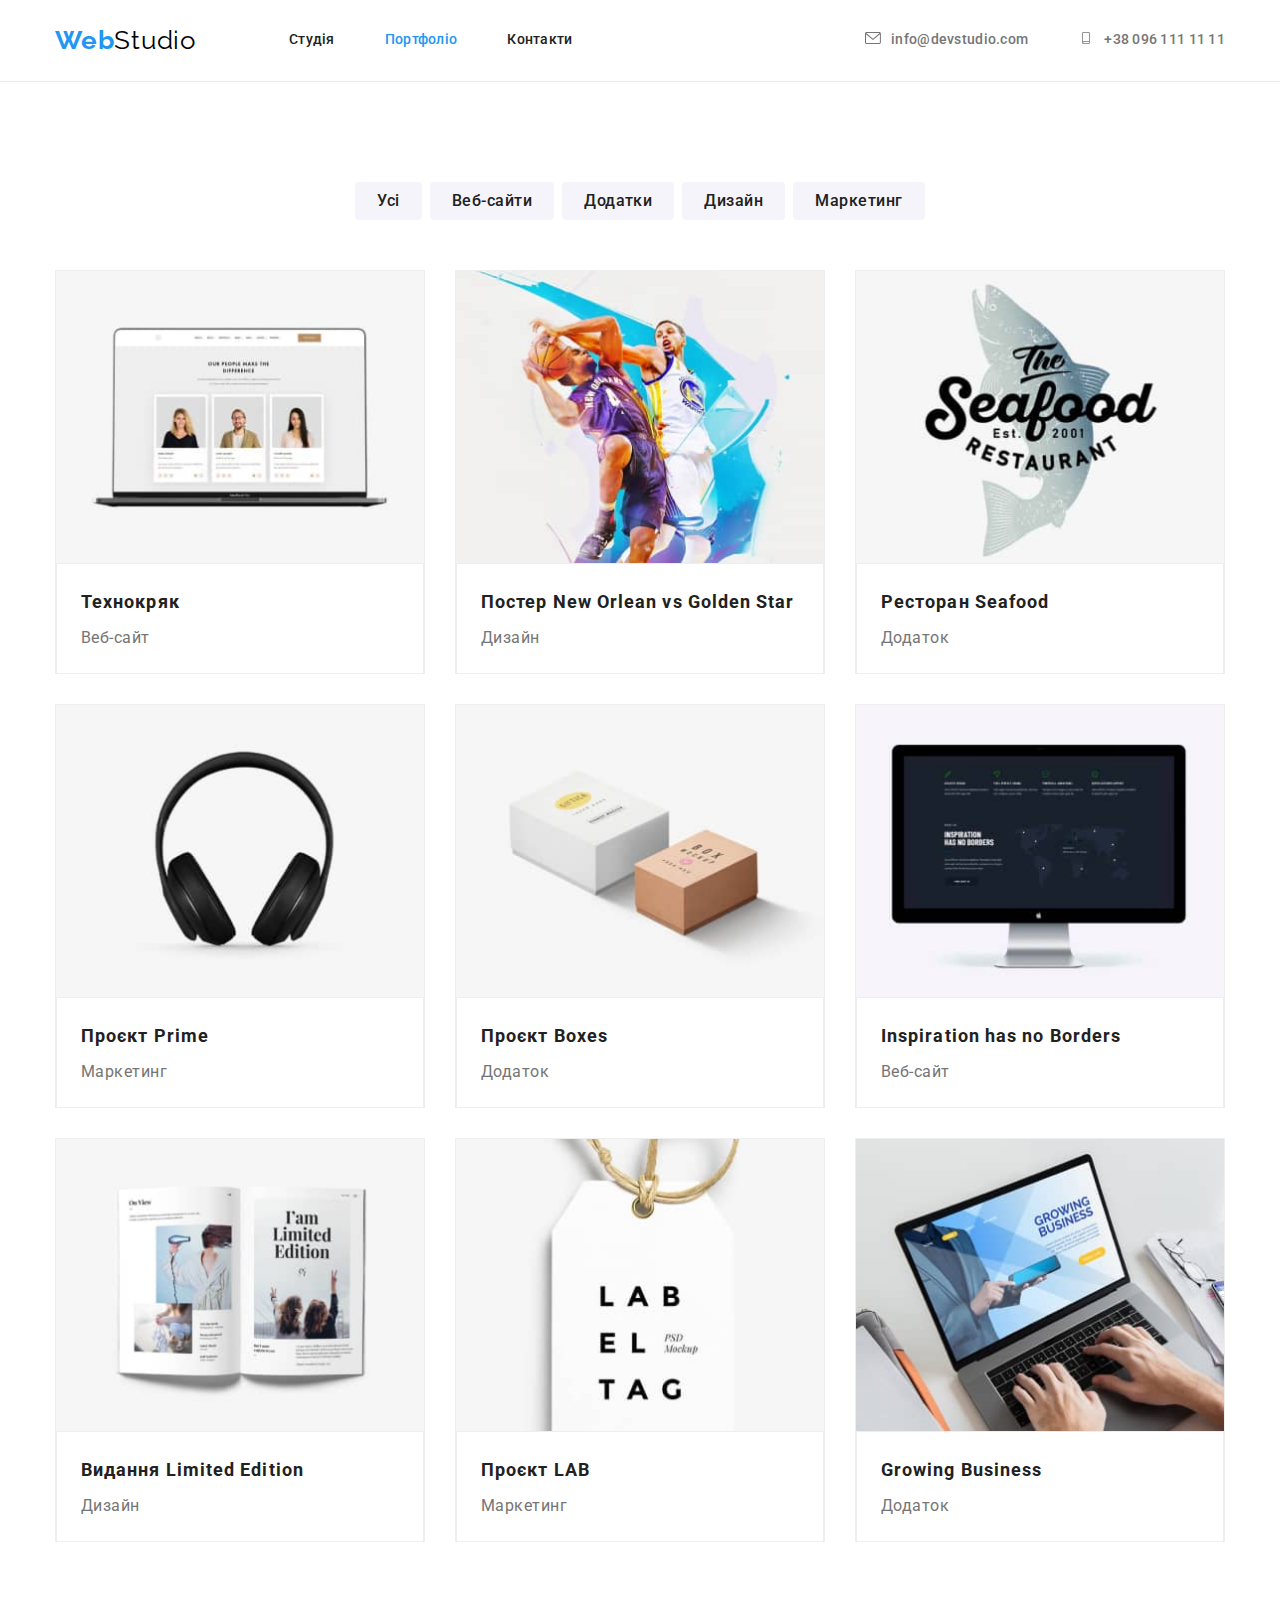
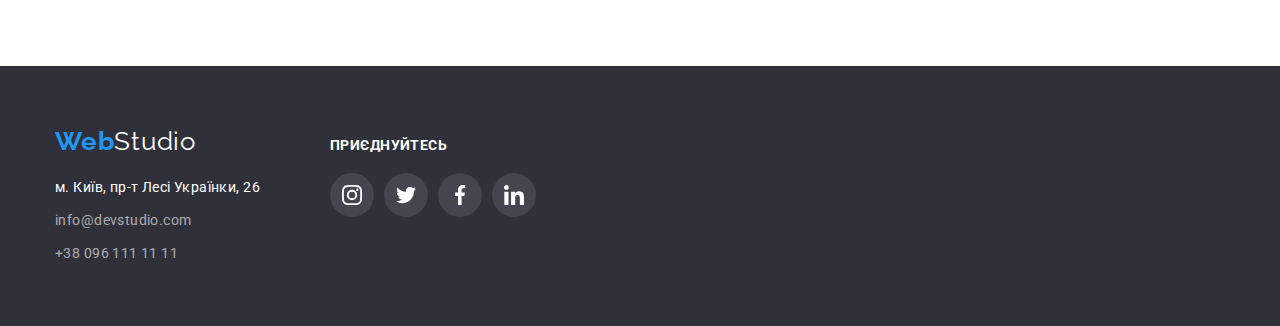
==== portfolio.html @ a9f88a04 "Initial commit" ====
<!DOCTYPE html>
<html lang="uk">
  <head>
    <meta charset="UTF-8" />
    <meta http-equiv="X-UA-Compatible" content="IE=edge" />
    <meta name="viewport" content="width=device-width, initial-scale=1.0" />
    <title>Portfolio</title>

    <link rel="preconnect" href="https://fonts.googleapis.com" />
    <link rel="preconnect" href="https://fonts.gstatic.com" crossorigin />
    <link
      href="https://fonts.googleapis.com/css2?family=Oleo+Script&family=Raleway:wght@700&family=Roboto:wght@400;500;700;900&display=swap"
      rel="stylesheet"
    />
    <link
      href="https://fonts.googleapis.com/css2?family=Roboto:wght@400;500;700;900&display=swap"
      rel="stylesheet"
    />
    <link
      rel="stylesheet"
      href="https://cdnjs.cloudflare.com/ajax/libs/modern-normalize/1.1.0/modern-normalize.min.css"
    />
    <link rel="stylesheet" href="./css/styles.css" />
  </head>
  <body>
    <header class="page-header">
      <div class="container header-content">
        <a class="logo-link" href="./index.html"
          >Web<span class="logo-part">Studio</span></a
        >
        <nav class="nav-container">
          <ul class="nav-list list">
            <li><a class="nav-link" href="./index.html">Студія</a></li>
            <li>
              <a class="nav-link current" href="./portfolio.html">Портфоліо</a>
            </li>
            <li><a class="nav-link" href="#">Контакти</a></li>
          </ul>
        </nav>
        <ul class="contact-list list">
          <li>
            <a
              class="contact-link"
              href="mailto:info@devstudio.com"
              target="_blank"
              ><svg
                aria-label="іконка пошти"
                class="icon-header"
                width="16"
                height="12"
              >
                <use href="./images/sprite.svg#icon-envelope"></use></svg
              >info@devstudio.com</a
            >
          </li>
          <li>
            <a class="contact-link" href="tel:+380961111111"
              ><svg
                aria-label="іконка телефона"
                class="icon-header"
                width="16"
                height="12"
              >
                <use href="./images/sprite.svg#icon-smartphone"></use></svg
              >+38 096 111 11 11</a
            >
          </li>
        </ul>
      </div>
    </header>
    <main>
      <section class="portfolio-section">
        <div class="container">
          <h1 class="visually-hidden">Портфоліо</h1>
          <ul class="button-list list">
            <li><button class="portfolio-button" type="button">Усі</button></li>
            <li>
              <button class="portfolio-button" type="button">Веб-сайти</button>
            </li>
            <li>
              <button class="portfolio-button" type="button">Додатки</button>
            </li>
            <li>
              <button class="portfolio-button" type="button">Дизайн</button>
            </li>
            <li>
              <button class="portfolio-button" type="button">Маркетинг</button>
            </li>
          </ul>
          <ul class="portfolio-list list">
            <li class="portfolio-card">
              <a class="portfolio-card-link link" href="#">
                <img
                  src="./images/portfolio-1.jpg"
                  alt="Три працівника на екрані
              ноутбука"
                  width="370"
                  height="294"
                />
                <div class="portfolio-card-text">
                  <h2 class="portfolio-heading">Технокряк</h2>
                  <p class="portfolio-paragraph">Веб-сайт</p>
                </div>
              </a>
            </li>
            <li class="portfolio-card">
              <a class="portfolio-card-link link" href="#">
                <img
                  src="./images/portfolio-2.jpg"
                  alt="Два чоловіка грають у
              баскетбол"
                  width="370"
                  height="294"
                />
                <div class="portfolio-card-text">
                  <h2 class="portfolio-heading">
                    Постер <span lang="en">New Orlean vs Golden Star</span>
                  </h2>
                  <p class="portfolio-paragraph">Дизайн</p>
                </div>
              </a>
            </li>
            <li class="portfolio-card">
              <a class="portfolio-card-link link" href="#">
                <img
                  src="./images/portfolio-3.jpg"
                  alt="Лого ресторану"
                  width="370"
                  height="294"
                />
                <div class="portfolio-card-text">
                  <h2 class="portfolio-heading">
                    Ресторан <span lang="en">Seafood</span>
                  </h2>
                  <p class="portfolio-paragraph">Додаток</p>
                </div>
              </a>
            </li>
            <li class="portfolio-card">
              <a class="portfolio-card-link link" href="#">
                <img
                  src="./images/portfolio-4.jpg"
                  alt="Навушники"
                  width="370"
                  height="294"
                />
                <div class="portfolio-card-text">
                  <h2 class="portfolio-heading">
                    Проєкт <span lang="en">Prime</span>
                  </h2>
                  <p class="portfolio-paragraph">Маркетинг</p>
                </div>
              </a>
            </li>
            <li class="portfolio-card">
              <a class="portfolio-card-link link" href="#">
                <img
                  src="./images/portfolio-5.jpg"
                  alt="Дві картонні коробки"
                  width="370"
                  height="294"
                />
                <div class="portfolio-card-text">
                  <h2 class="portfolio-heading">
                    Проєкт <span lang="en">Boxes</span>
                  </h2>
                  <p class="portfolio-paragraph">Додаток</p>
                </div>
              </a>
            </li>
            <li class="portfolio-card">
              <a class="portfolio-card-link link" href="#">
                <img
                  src="./images/portfolio-6.jpg"
                  alt="Комп'тер із написом на
              моніторі"
                  width="370"
                  height="294"
                />
                <div class="portfolio-card-text">
                  <h2 class="portfolio-heading" lang="en">
                    Inspiration has no Borders
                  </h2>
                  <p class="portfolio-paragraph">Веб-сайт</p>
                </div>
              </a>
            </li>
            <li class="portfolio-card">
              <a class="portfolio-card-link link" href="#">
                <img
                  src="./images/portfolio-7.jpg"
                  alt="Розгорнута книга"
                  width="370"
                  height="294"
                />
                <div class="portfolio-card-text">
                  <h2 class="portfolio-heading">
                    Видання <span lang="en">Limited Edition</span>
                  </h2>
                  <p class="portfolio-paragraph">Дизайн</p>
                </div>
              </a>
            </li>
            <li class="portfolio-card">
              <a class="portfolio-card-link link" href="#">
                <img
                  src="./images/portfolio-8.jpg"
                  alt="Бирка з логотипом"
                  width="370"
                  height="294"
                />
                <div class="portfolio-card-text">
                  <h2 class="portfolio-heading">
                    Проєкт <span lang="en">LAB</span>
                  </h2>
                  <p class="portfolio-paragraph">Маркетинг</p>
                </div>
              </a>
            </li>
            <li class="portfolio-card">
              <a class="portfolio-card-link link" href="#">
                <img
                  src="./images/portfolio-9.jpg"
                  alt="Людина друкує на
              клавіатурі ноутбуку"
                  width="370"
                  height="294"
                />
                <div class="portfolio-card-text">
                  <h2 class="portfolio-heading" lang="en">Growing Business</h2>
                  <p class="portfolio-paragraph">Додаток</p>
                </div>
              </a>
            </li>
          </ul>
        </div>
      </section>
    </main>
    <footer class="page-footer">
      <div class="footer-container container">
        <div class="address-info-box">
          <a class="footer-logo" href="./index.html"
            >Web<span class="footer-logo-part">Studio</span></a
          >
          <address class="address-info">
            <ul class="address-list list">
              <li>
                <a
                  class="address-link"
                  href="https://goo.gl/maps/ioWXc1XH5CA14CVF7"
                  target="_blank"
                  rel="noopener norefferer nofollow"
                  >м. Київ, пр-т Лесі Українки, 26</a
                >
              </li>
              <li>
                <a
                  class="footer-link"
                  href="mailto:info@devstudio.com"
                  target="_blank"
                  >info@devstudio.com</a
                >
              </li>
              <li>
                <a class="footer-link" href="tel:+380961111111"
                  >+38 096 111 11 11</a
                >
              </li>
            </ul>
          </address>
        </div>
        <div class="join-box">
          <h3 class="join-heading">Приєднуйтесь</h3>
          <ul class="join-list list">
            <li class="join-list-item">
              <a class="join-link" href="#">
                <svg
                  aria-label="іконка інстаграма"
                  class="join-icon"
                  width="20"
                  height="20"
                >
                  <use href="./images/sprite.svg#icon-instagram-2"></use>
                </svg>
              </a>
            </li>
            <li class="join-list-item">
              <a class="join-link" href="#">
                <svg
                  aria-label="іконка твітера"
                  class="join-icon"
                  width="20"
                  height="20"
                >
                  <use href="./images/sprite.svg#icon-twitter-2"></use>
                </svg>
              </a>
            </li>
            <li class="join-list-item">
              <a class="join-link" href="#">
                <svg
                  aria-label="іконка фейсбука"
                  class="join-icon"
                  width="20"
                  height="20"
                >
                  <use href="./images/sprite.svg#icon-facebook-2"></use>
                </svg>
              </a>
            </li>
            <li class="join-list-item">
              <a class="join-link" href="#">
                <svg
                  aria-label="іконка лінкедіна"
                  class="join-icon"
                  width="20"
                  height="20"
                >
                  <use href="./images/sprite.svg#icon-linkedin-2"></use>
                </svg>
              </a>
            </li>
          </ul>
        </div>
      </div>
    </footer>
  </body>
</html>
---- css/styles.css ----
:root {
  --footer-color: #2f303a;
  --accent-color: #2196f3;
  --main-color: #ffffff;
  --primary-text-color: #757575;
  --secondary-text-color: #212121;
  --background-color: #f5f5f5;
  --additional-background-color: #f5f4fa;
  --main-font: "Roboto", sans-serif;
  --logo-font: "Raleway", sans-serif;
}

body {
  background-color: var(--main-color);
  font-family: "Roboto", sans-serif;
  color: var(--secondary-text-color);
  font-size: 14px;
  letter-spacing: 00.03em;
}
h1,
h2,
h3,
h4,
h5,
h6 {
  margin: 0px;
}

ul {
  margin-bottom: 0px;
}

img {
  display: block;
  max-width: 100%;
  height: auto;
}

.address {
  font-style: normal;
}

.section {
  padding-top: 94px;
  padding-bottom: 94px;
}

.list {
  list-style: none;
  margin: 0;
  padding-left: 0;
}

.visually-hidden {
  position: absolute;
  width: 1px;
  height: 1px;
  margin: -1px;
  border: 0;
  padding: 0;
  white-space: nowrap;
  clip-path: inset(100%);
  clip: rect(0 0 0 0);
  overflow: hidden;
}
/* header */

.page-header {
  border-bottom: 1px solid #ececec;
}
.container {
  width: 1200px;
  margin: 0 auto;
  padding: 0 15px;
}

.header-content {
  display: flex;
  align-items: center;
}

.logo-link {
  margin-top: 25px;
  margin-bottom: 25px;
  margin-right: 93px;
  color: var(--accent-color);
  font-family: "Raleway", sans-serif;
  font-style: normal;
  font-weight: 700;
  font-size: 26px;
  line-height: 1.19;
  letter-spacing: 0.03em;
  text-decoration: none;
}

.logo-part {
  color: #000000;
  font-family: "Raleway", sans-serif;
  font-weight: 400;
  font-size: 26px;
  line-height: 1.19;
  letter-spacing: 0.03em;
}

.nav-container {
  display: flex;
  align-items: center;
}

.nav-list {
  margin: 0;
  padding-left: 0px;
  display: flex;
}

.contact-list {
  display: flex;
  margin-left: auto;
  margin-bottom: 0;
}

.contact-list > li:not(:last-child) {
  margin-right: 50px;
}

.nav-list > li:not(:last-child) {
  margin-right: 50px;
}

.nav-link,
.contact-link {
  display: inline-block;
  padding: 32px 0;
  font-family: inherit;
  font-weight: 500;
  font-size: 14px;
  line-height: 1.14;
  letter-spacing: 0.02em;
  text-decoration: none;
}

.nav-link {
  color: var(--secondary-text-color);
}

.contact-link {
  color: var(--primary-text-color);
}

.icon-header {
  fill: currentColor;
  margin-right: 10px;
}

.contact-link:hover .icon-header {
  fill: var(--accent-color);
}

.nav-link:hover,
.nav-link:focus,
.contact-link:hover,
.contact-link:focus {
  color: var(--accent-color);
}

.nav-link.current {
  color: var(--accent-color);
}

/* section1 */

.main-section {
  background-image: linear-gradient(
      rgba(47, 48, 58, 0.4),
      rgba(47, 48, 58, 0.4)
    ),
    url(../images/bg-image.jpg);
  background-position: center;
  background-size: cover;
  background-color: var(--footer-color);
  padding: 200px 0;
  text-align: center;
}

.studio-heading {
  width: 696px;
  margin: 0 auto;
  margin-bottom: 30px;
  font-weight: 900;
  font-size: 44px;
  line-height: 1.3;
  text-align: center;
  letter-spacing: 0.06em;
  text-transform: uppercase;
  color: var(--main-color);
}

.studio-button {
  background-color: var(--accent-color);
  border: none;
  box-shadow: 0px 4px 4px rgba(0, 0, 0, 0.15);
  border-radius: 4px;
  font-family: inherit;
  font-style: normal;
  font-weight: 700;
  font-size: 16px;
  line-height: 1.88;
  letter-spacing: 0.06em;
  padding: 10px 32px;
  color: var(--main-color);
  cursor: pointer;
}

.studio-button:hover,
.studio-button:focus {
  background-color: #188ce8;
  box-shadow: 0px 4px 4px rgba(0, 0, 0, 0.15);
}

/* section 2 */

.advantages-section {
  padding-top: 94px;
  background-color: var(--main-color);
}

.advantages-list {
  display: flex;
}

.advantages-list > li {
  width: 270px;
}

.advantages-list > li:not(:last-child) {
  margin-right: 30px;
}

.advantages-icon-box {
  width: 270px;
  height: 120px;
  padding: 25px 100px;
  background-color: #f5f4fa;
  border: none;
  border-radius: 4px;
  margin-bottom: 30px;
}

.advantages-heading {
  margin-bottom: 10px;
  font-weight: 700;
  font-size: 14px;
  line-height: 1.14;
  letter-spacing: 0.03em;
  text-transform: uppercase;
  color: var(--secondary-text-color);
}

.advantages-paragraph {
  margin: 0;
  font-size: 14px;
  line-height: 1.7;
  letter-spacing: 0.03em;
  color: var(--primary-text-color);
}

/* section3-4 */

.activity-section,
.clients-section {
  padding: 94px 0;
  background-color: var(--main-color);
}

.activity-heading,
.team-heading,
.clients-heading {
  margin-bottom: 50px;
  font-weight: 700;
  font-size: 36px;
  line-height: 1.16;
  text-align: center;
  letter-spacing: 0.03em;
  color: var(--secondary-text-color);
}

.activity-list {
  display: flex;
}

.activity-list > li:not(:last-child) {
  margin-right: 30px;
}

.team-section {
  padding: 94px 0;
  background-color: #f5f4fa;
}

.team-list {
  display: flex;
}

.team-list > li:not(:last-child) {
  margin-right: 30px;
}

.team-card {
  text-align: center;
  width: 270px;
  height: 428px;
  left: 815px;
  top: 1632px;
  background-color: var(--main-color);
  box-shadow: 0px 1px 3px rgba(0, 0, 0, 0.12), 0px 1px 1px rgba(0, 0, 0, 0.14),
    0px 2px 1px rgba(0, 0, 0, 0.2);
  border-radius: 0px 0px 4px 4px;
}

.team-card-text {
  padding-top: 30px;
}

.team-link-list {
  margin: 16px 32px 30px;
  width: 206px;
  height: 44px;
  display: flex;
  justify-content: space-between;
}

.team-link-item {
  width: 44px;
  height: 44px;
}

.team-link {
  display: inline-flex;
  justify-content: center;
  align-items: center;
  width: 100%;
  height: 100%;
}

.team-link:hover,
.team-link:focus {
  background-color: var(--accent-color);
  border-radius: 50%;
}

.team-icon {
  fill: #afb1b8;
}

.team-link:hover .team-icon,
.team-link:focus .team-icon {
  fill: var(--main-color);
}

.team-name {
  margin: 0;
  font-weight: 500;
  font-size: 16px;
  line-height: 1.18;
  letter-spacing: 0.03em;
  color: var(--secondary-text-color);
}

.team-position {
  margin: 10px 0 0;
  font-size: 16px;
  line-height: 1.18;
  letter-spacing: 0.03em;
  color: var(--primary-text-color);
}

.clients-list {
  display: flex;
  justify-content: space-between;
}

.client-list-item {
  width: 170px;
  height: 92px;
}

.clients-link {
  display: inline-flex;
  justify-content: center;
  align-items: center;
  width: 100%;
  height: 100%;
  background-color: var(--main-color);
  border: 1px solid #afb1b8;
  border-radius: 4px;
}

.clients-link:hover .clients-icon,
.clients-link:focus .clients-icon {
  fill: var(--accent-color);
}

.clients-link:hover {
  border-color: #188ce8;
}

.clients-icon {
  fill: #afb1b8;
}

/* footer */

.page-footer {
  background-color: var(--footer-color);
  padding: 60px 0;
}

.address-info {
  margin-top: 20px;
}

.footer-logo {
  display: inline-block;
  color: var(--accent-color);
  font-family: "Raleway", sans-serif;
  font-weight: 700;
  font-size: 26px;
  line-height: 1.19;
  letter-spacing: 0.03em;
  text-decoration: none;
}

.footer-logo-part {
  color: var(--main-color);
  font-family: "Raleway", sans-serif;
  font-weight: 400;
  font-size: 26px;
  line-height: 1.19;
  letter-spacing: 0.03em;
}

.footer-link {
  font-family: inherit;
  font-style: normal;
  font-weight: 400;
  font-size: 14px;
  line-height: 1.7;
  letter-spacing: 0.03em;
  color: rgba(255, 255, 255, 0.6);
  text-decoration: none;
}

.address-list > li:not(:last-child) {
  margin-bottom: 9px;
}

.address-link {
  font-family: inherit;
  font-style: normal;
  font-weight: 400;
  font-size: 14px;
  line-height: 1.7;
  letter-spacing: 0.03em;
  color: var(--main-color);
  text-decoration: none;
}

.footer-link:hover,
.footer-link:focus {
  color: var(--accent-color);
}

.footer-container {
  display: flex;
  align-items: baseline;
}

.address-info-box {
  margin-right: 70px;
}

.join-heading {
  font-family: var(--main-font);
  font-weight: 700;
  font-size: 14px;
  line-height: 1.14;
  text-transform: uppercase;
  color: var(--main-color);
  margin-bottom: 20px;
}

.join-list {
  width: 206px;
  height: 44px;
  display: flex;
  justify-content: space-between;
}

.join-list-item {
  width: 44px;
  height: 44px;
}

.join-link {
  display: inline-flex;
  justify-content: center;
  align-items: center;
  width: 100%;
  height: 100%;
  background-color: rgba(255, 255, 255, 0.1);
  border-radius: 50%;
}

.join-icon {
  fill: var(--main-color);
}

.join-link:hover,
.join-link:focus {
  background-color: var(--accent-color);
}

/* portfolio */

.portfolio-section {
  padding-top: 100px;
  padding-bottom: 94px;
  background-color: var(--main-color);
}

.button-list {
  margin-bottom: 50px;
  display: flex;
  justify-content: center;
}

.button-list > li:not(:last-child) {
  margin-right: 8px;
}

.portfolio-button {
  background-color: var(--additional-background-color);
  font-family: inherit;
  font-style: normal;
  font-weight: 500;
  font-size: 16px;
  line-height: 1.6;
  text-align: center;
  letter-spacing: 0.03em;
  color: var(--secondary-text-color);
  cursor: pointer;
  border: none;
  border-radius: 4px;
  padding: 6px 22px;
}

.portfolio-button:hover,
.portfolio-button:focus {
  background-color: var(--accent-color);
  color: var(--main-color);
}

.portfolio-list {
  display: flex;
  flex-wrap: wrap;
}

.portfolio-list > li {
  margin-right: 30px;
}

.portfolio-list > li:nth-child(3n) {
  margin-right: 0;
}

.portfolio-card {
  display: inline-block;
  margin-bottom: 30px;
  box-sizing: border-box;
  width: 370px;
  height: 404px;
  left: 615px;
  top: 1130px;
  background: var(--main-color);
  border: 1px solid #eeeeee;
}

.portfolio-card-text {
  border: 1px solid #eeeeee;
  padding: 20px 24px;
}

.portfolio-card:hover,
.portfolio-card:focus {
  box-shadow: 0px 1px 1px rgba(0, 0, 0, 0.12), 0px 4px 4px rgba(0, 0, 0, 0.06),
    1px 4px 6px rgba(0, 0, 0, 0.16);
}

.link {
  text-decoration: none;
}

.portfolio-heading {
  margin-bottom: 4px;
  font-weight: 700;
  font-size: 18px;
  line-height: 2;
  letter-spacing: 0.06em;
  color: var(--secondary-text-color);
}

.portfolio-paragraph {
  margin: 0;
  font-size: 16px;
  line-height: 1.8;
  letter-spacing: 0.03em;
  color: var(--primary-text-color);
}
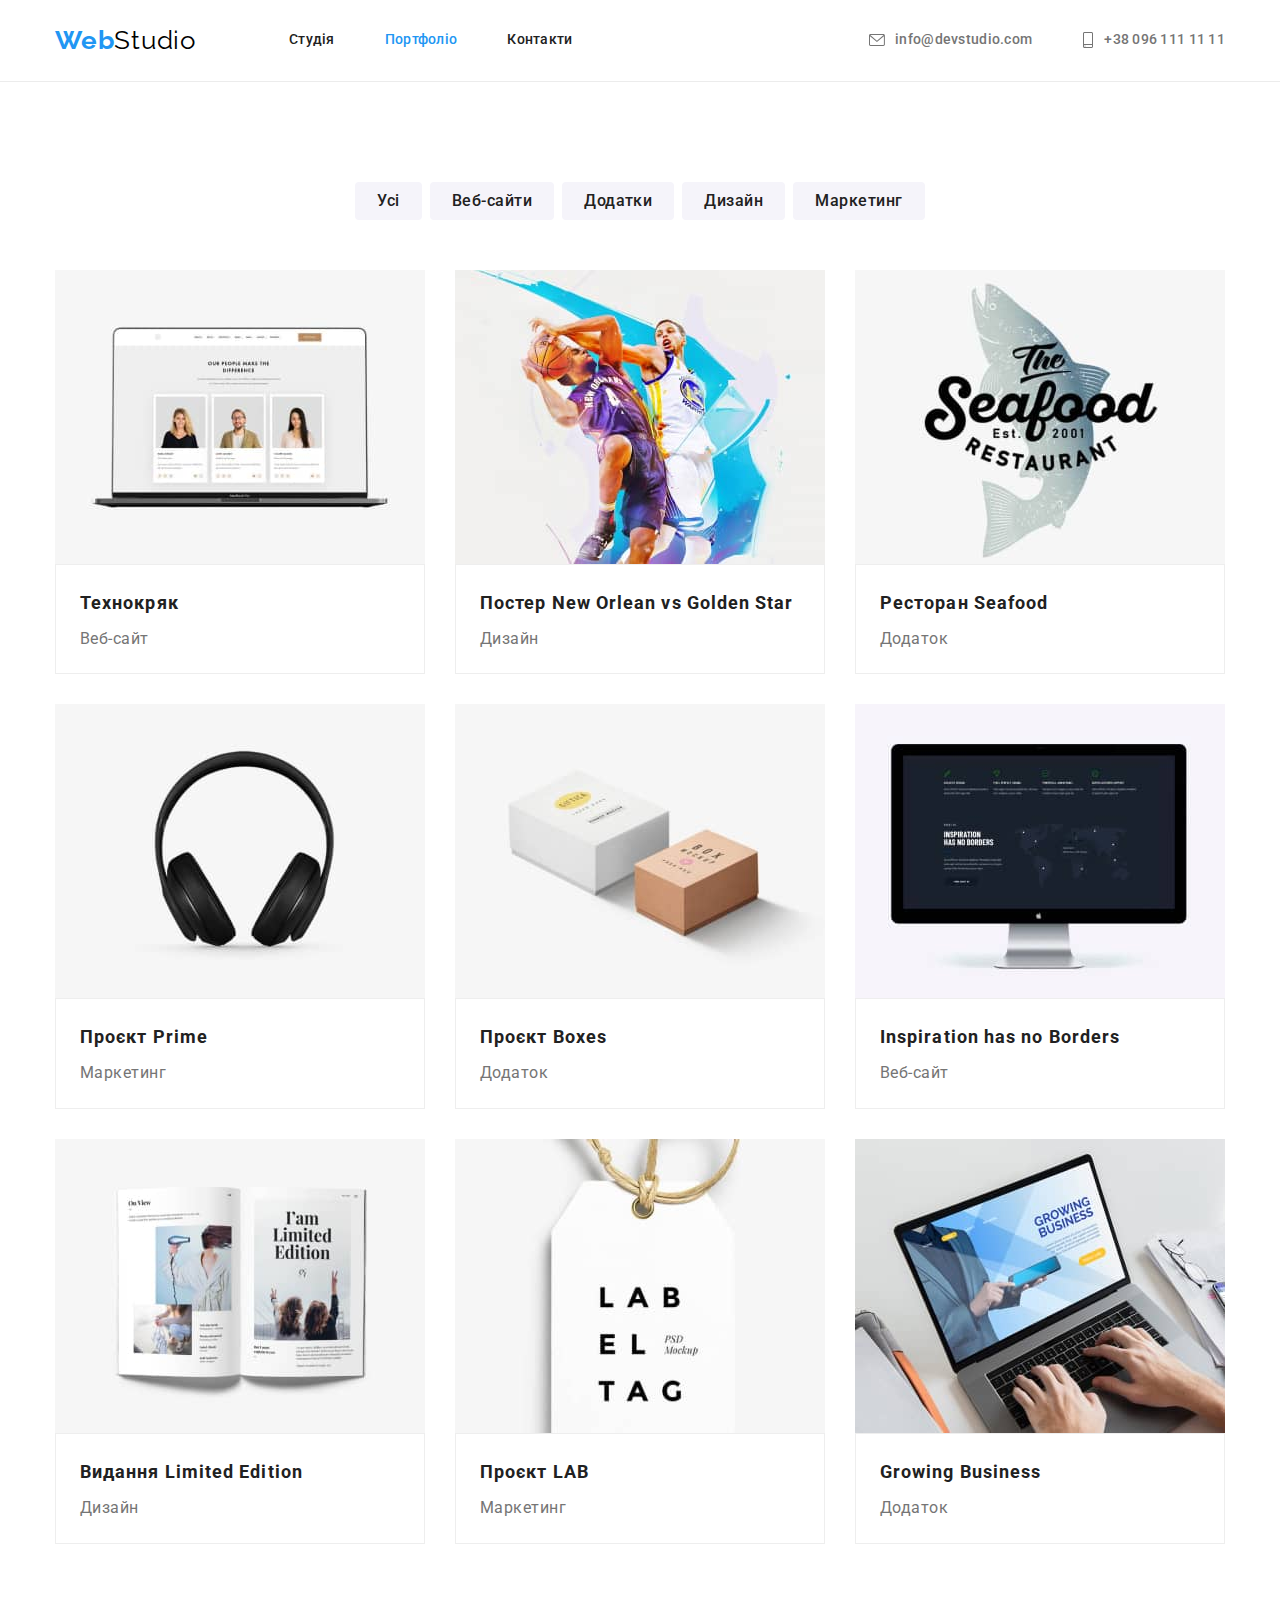
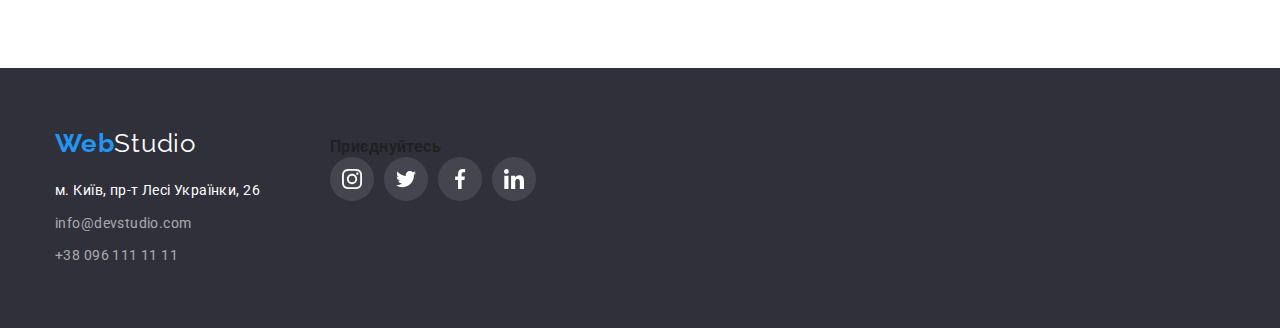
==== commit 7f11ba4e: "changes styles.css" ====
--- a/portfolio.html
+++ b/portfolio.html
@@ -58,8 +58,8 @@
               ><svg
                 aria-label="іконка телефона"
                 class="icon-header"
-                width="16"
-                height="12"
+                width="12"
+                height="16"
               >
                 <use href="./images/sprite.svg#icon-smartphone"></use></svg
               >+38 096 111 11 11</a
--- a/css/styles.css
+++ b/css/styles.css
@@ -129,7 +129,8 @@
 
 .nav-link,
 .contact-link {
-  display: inline-block;
+  display: flex;
+  align-items: center;
   padding: 32px 0;
   font-family: inherit;
   font-weight: 500;
@@ -177,6 +178,10 @@
     url(../images/bg-image.jpg);
   background-position: center;
   background-size: cover;
+  background-repeat: no-repeat;
+  max-width: 1600px;
+  height: 600px;
+  margin: 0 auto;
   background-color: var(--footer-color);
   padding: 200px 0;
   text-align: center;
@@ -308,9 +313,6 @@
 .team-card {
   text-align: center;
   width: 270px;
-  height: 428px;
-  left: 815px;
-  top: 1632px;
   background-color: var(--main-color);
   box-shadow: 0px 1px 3px rgba(0, 0, 0, 0.12), 0px 1px 1px rgba(0, 0, 0, 0.14),
     0px 2px 1px rgba(0, 0, 0, 0.2);
@@ -319,14 +321,14 @@
 
 .team-card-text {
   padding-top: 30px;
+  padding-bottom: 30px;
 }
 
 .team-link-list {
-  margin: 16px 32px 30px;
-  width: 206px;
-  height: 44px;
-  display: flex;
-  justify-content: space-between;
+  margin-top: 16px;
+  display: flex;
+  justify-content: center;
+  gap: 10px;
 }
 
 .team-link-item {
@@ -340,21 +342,19 @@
   align-items: center;
   width: 100%;
   height: 100%;
+  color: #afb1b8;
+  border-radius: 50%;
 }
 
 .team-link:hover,
 .team-link:focus {
   background-color: var(--accent-color);
-  border-radius: 50%;
+  color: var(--main-color);
+  border-color: var(--main-color);
 }
 
 .team-icon {
-  fill: #afb1b8;
-}
-
-.team-link:hover .team-icon,
-.team-link:focus .team-icon {
-  fill: var(--main-color);
+  fill: currentColor;
 }
 
 .team-name {
@@ -390,22 +390,18 @@
   align-items: center;
   width: 100%;
   height: 100%;
-  background-color: var(--main-color);
   border: 1px solid #afb1b8;
   border-radius: 4px;
-}
-
-.clients-link:hover .clients-icon,
-.clients-link:focus .clients-icon {
-  fill: var(--accent-color);
+  color: #afb1b8;
 }
 
 .clients-link:hover {
+  color: var(--accent-color);
   border-color: #188ce8;
 }
 
 .clients-icon {
-  fill: #afb1b8;
+  fill: currentColor;
 }
 
 /* footer */
@@ -479,7 +475,7 @@
   margin-right: 70px;
 }
 
-.join-heading {
+.join-paragraph {
   font-family: var(--main-font);
   font-weight: 700;
   font-size: 14px;
@@ -558,6 +554,8 @@
 .portfolio-button:focus {
   background-color: var(--accent-color);
   color: var(--main-color);
+  box-shadow: 0px 3px 1px rgba(0, 0, 0, 0.1), 0px 1px 2px rgba(0, 0, 0, 0.08),
+    0px 2px 2px rgba(0, 0, 0, 0.12);
 }
 
 .portfolio-list {
@@ -574,15 +572,8 @@
 }
 
 .portfolio-card {
-  display: inline-block;
   margin-bottom: 30px;
-  box-sizing: border-box;
   width: 370px;
-  height: 404px;
-  left: 615px;
-  top: 1130px;
-  background: var(--main-color);
-  border: 1px solid #eeeeee;
 }
 
 .portfolio-card-text {
@@ -590,8 +581,12 @@
   padding: 20px 24px;
 }
 
-.portfolio-card:hover,
-.portfolio-card:focus {
+.portfolio-card-link {
+  display: block;
+}
+
+.portfolio-card-link:hover,
+.portfolio-card-link:focus {
   box-shadow: 0px 1px 1px rgba(0, 0, 0, 0.12), 0px 4px 4px rgba(0, 0, 0, 0.06),
     1px 4px 6px rgba(0, 0, 0, 0.16);
 }
